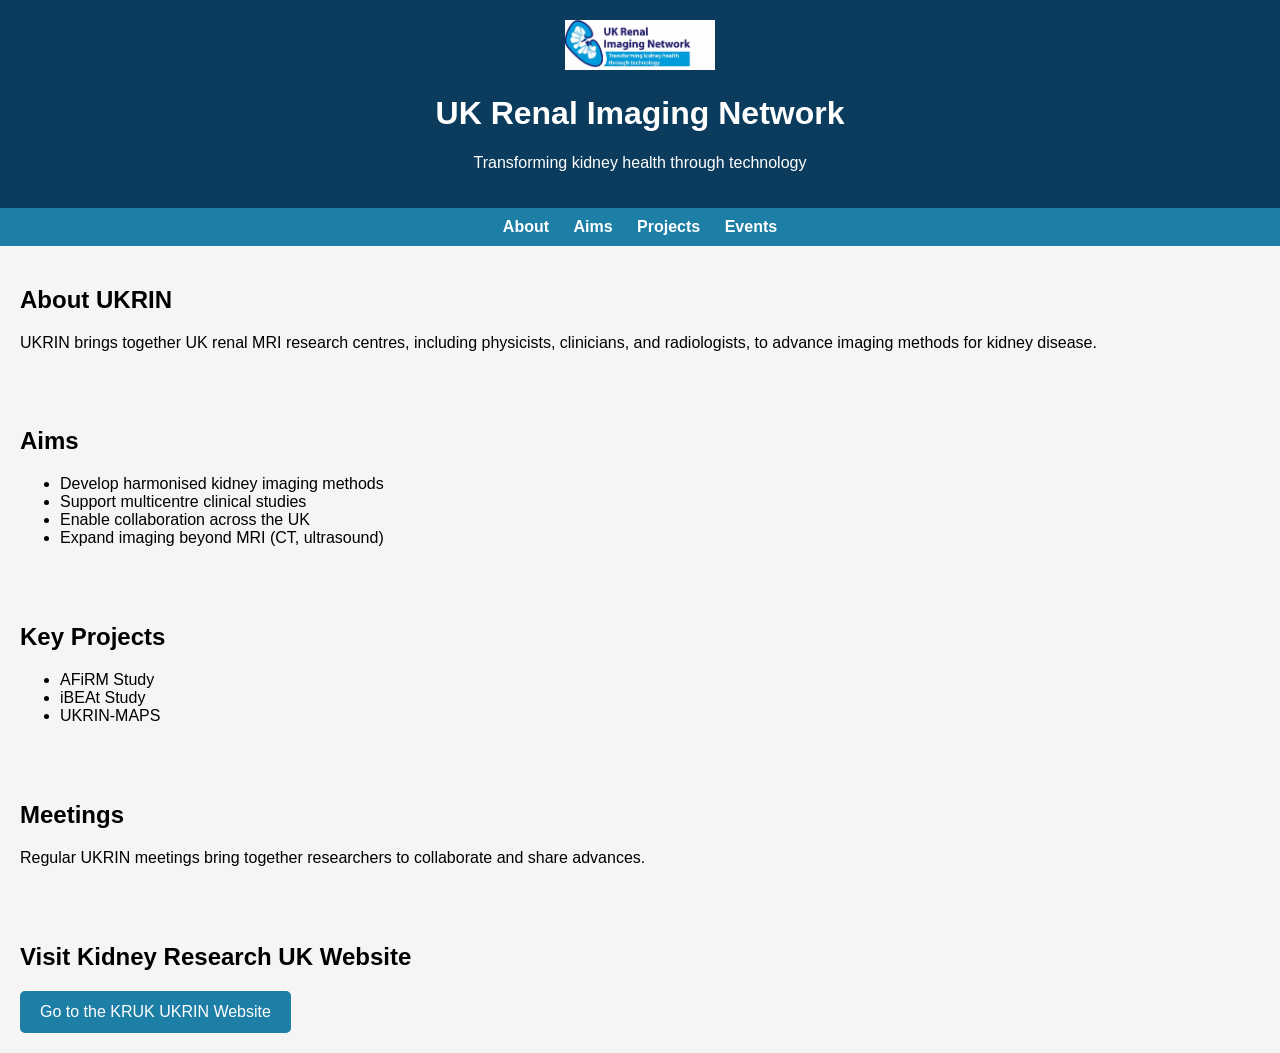
==== index.html @ 1146257a "Update link text for Kidney Research UK section" ====
<!DOCTYPE html>
<html>
<head>
    <title>UK Renal Imaging Network</title>
    <style>
        body {
            font-family: Arial;
            margin: 0;
            background: #f5f5f5;
        }
        header {
            background: #0b3c5d;
            color: white;
            padding: 20px;
            text-align: center;
        }
        nav {
            background: #1d7ea6;
            padding: 10px;
            text-align: center;
        }
        nav a {
            color: white;
            margin: 10px;
            text-decoration: none;
            font-weight: bold;
        }
        section {
            padding: 20px;
        }
        .button {
            display: inline-block;
            padding: 12px 20px;
            background: #1d7ea6;
            color: white;
            text-decoration: none;
            border-radius: 5px;
        }
        img.logo {
            width: 150px;
        }
    </style>
</head>

<body>

<header>
    <img src="UKRINlogi.jpg" class="logo">
    <h1>UK Renal Imaging Network</h1>
    <p>Transforming kidney health through technology</p>
</header>

<nav>
    <a href="#about">About</a>
    <a href="#aims">Aims</a>
    <a href="#projects">Projects</a>
    <a href="#events">Events</a>
</nav>

<section id="about">
    <h2>About UKRIN</h2>
    <p>
        UKRIN brings together UK renal MRI research centres, including
        physicists, clinicians, and radiologists, to advance imaging methods
        for kidney disease.
    </p>
</section>

<section id="aims">
    <h2>Aims</h2>
    <ul>
        <li>Develop harmonised kidney imaging methods</li>
        <li>Support multicentre clinical studies</li>
        <li>Enable collaboration across the UK</li>
        <li>Expand imaging beyond MRI (CT, ultrasound)</li>
    </ul>
</section>

<section id="projects">
    <h2>Key Projects</h2>
    <ul>
        <li>AFiRM Study</li>
        <li>iBEAt Study</li>
        <li>UKRIN-MAPS</li>
    </ul>
</section>

<section id="events">
    <h2>Meetings</h2>
    <p>Regular UKRIN meetings bring together researchers to collaborate and share advances.</p>
</section>

<section>
    <h2>Visit Kidney Research UK Website</h2>
    <a class="button" href="https://www.kidneyresearchuk.org/research/research-networks/uk-renal-imaging-network/" target="_blank">
        Go to the KRUK UKRIN Website
    </a>
</section>

</body>
</html>
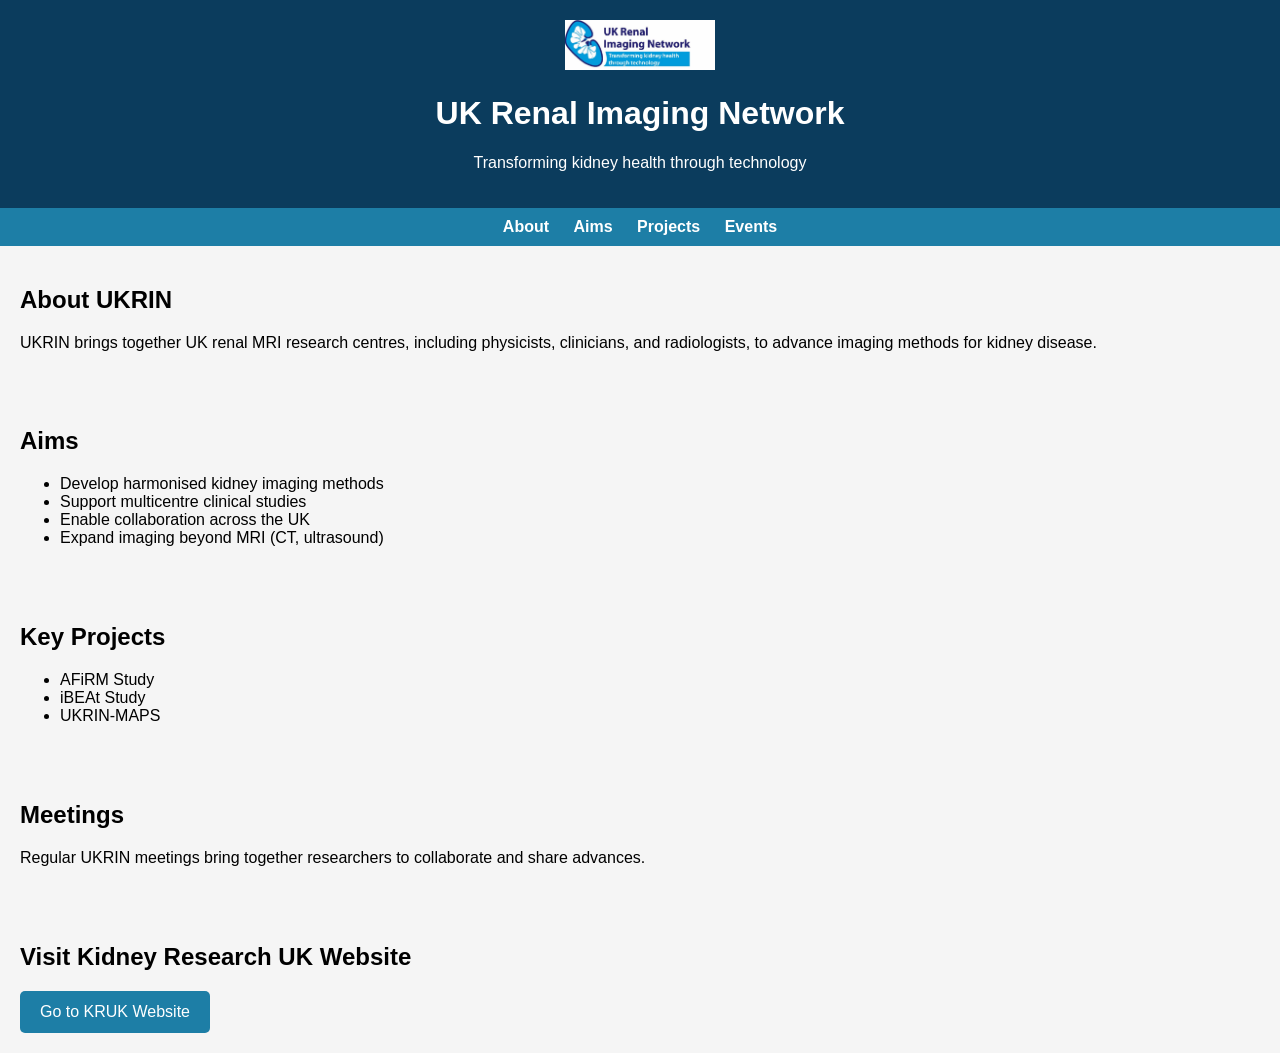
==== commit 63cd16b0: "Update link text for Kidney Research UK Website" ====
--- a/index.html
+++ b/index.html
@@ -93,7 +93,7 @@
 <section>
     <h2>Visit Kidney Research UK Website</h2>
     <a class="button" href="https://www.kidneyresearchuk.org/research/research-networks/uk-renal-imaging-network/" target="_blank">
-        Go to the KRUK UKRIN Website
+        Go to KRUK Website
     </a>
 </section>
 
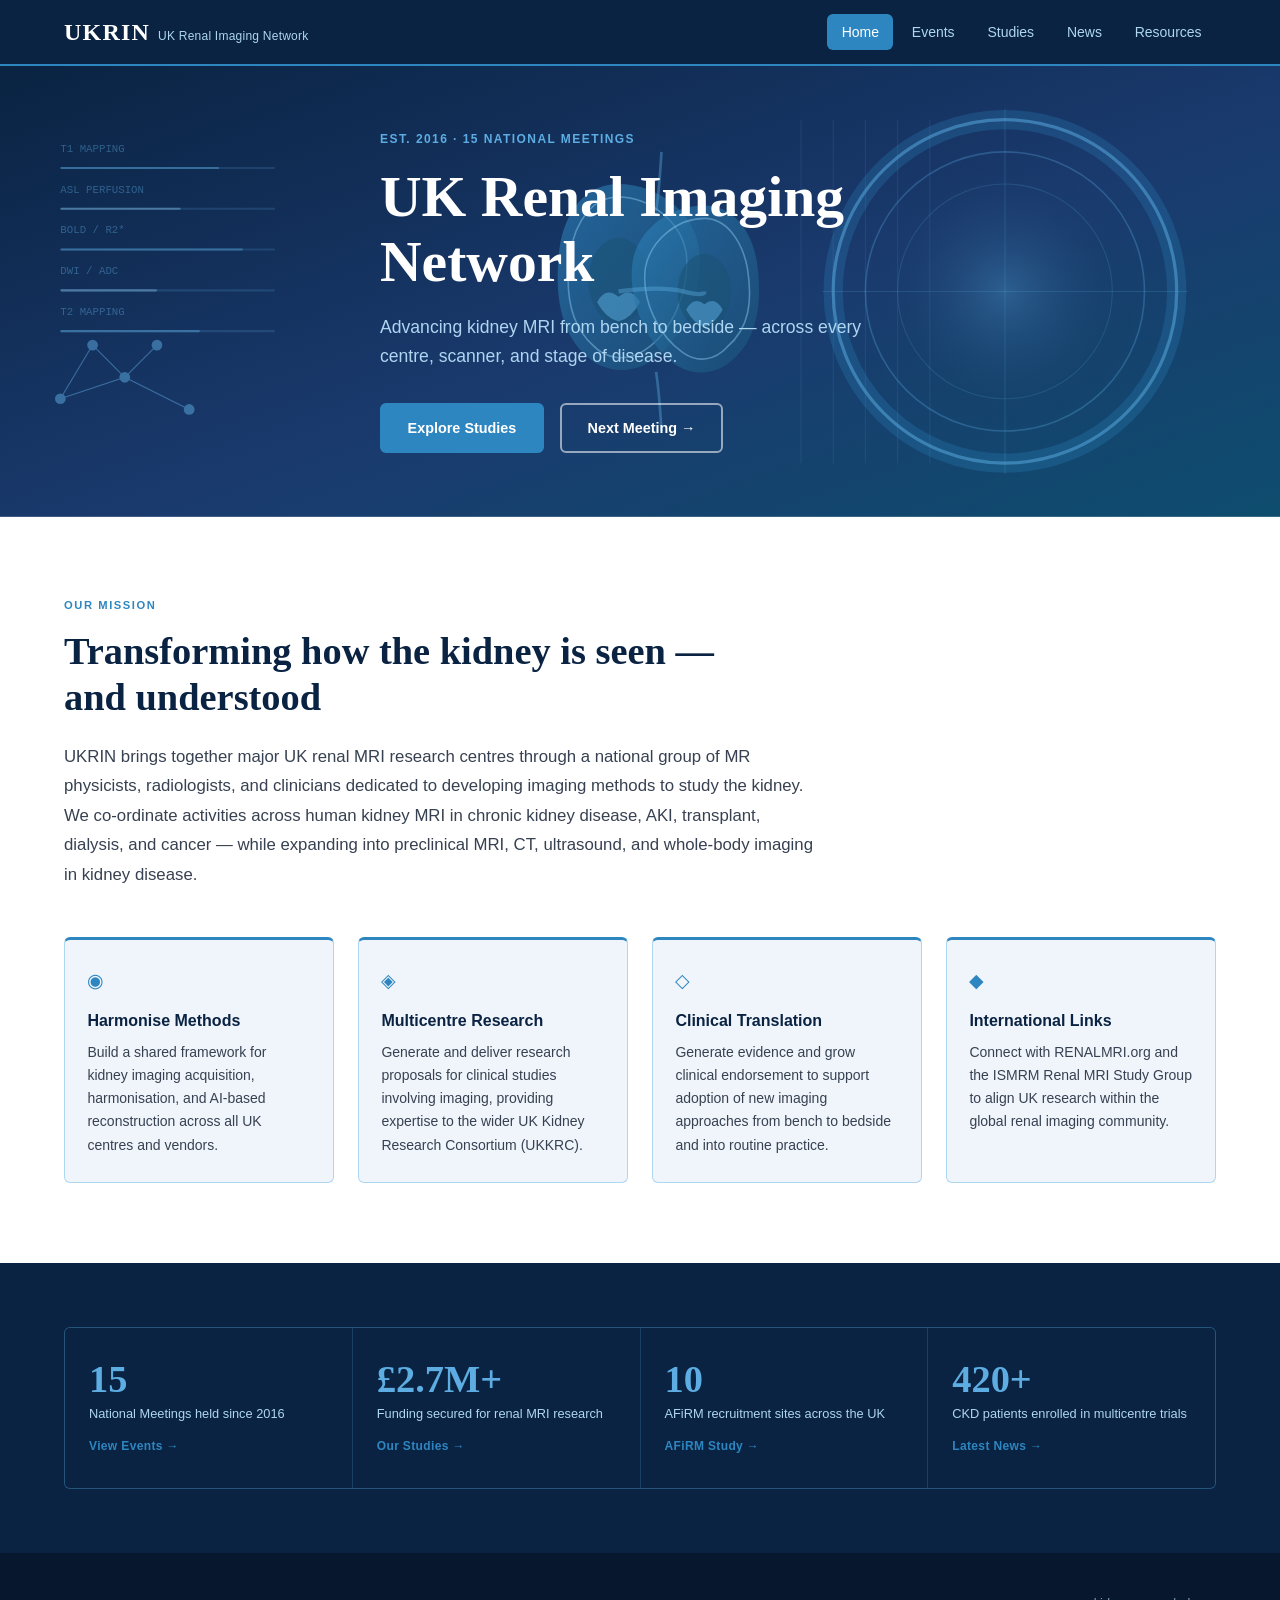
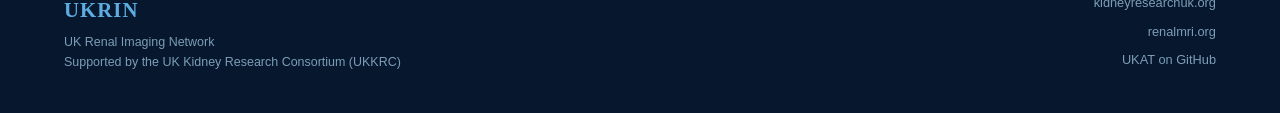
==== commit b12faf7b: "Add files via upload" ====
--- a/index.html
+++ b/index.html
@@ -1,101 +1,247 @@
 <!DOCTYPE html>
-<html>
+<html lang="en">
 <head>
-    <title>UK Renal Imaging Network</title>
-    <style>
-        body {
-            font-family: Arial;
-            margin: 0;
-            background: #f5f5f5;
-        }
-        header {
-            background: #0b3c5d;
-            color: white;
-            padding: 20px;
-            text-align: center;
-        }
-        nav {
-            background: #1d7ea6;
-            padding: 10px;
-            text-align: center;
-        }
-        nav a {
-            color: white;
-            margin: 10px;
-            text-decoration: none;
-            font-weight: bold;
-        }
-        section {
-            padding: 20px;
-        }
-        .button {
-            display: inline-block;
-            padding: 12px 20px;
-            background: #1d7ea6;
-            color: white;
-            text-decoration: none;
-            border-radius: 5px;
-        }
-        img.logo {
-            width: 150px;
-        }
-    </style>
+  <meta charset="UTF-8" />
+  <meta name="viewport" content="width=device-width, initial-scale=1.0" />
+  <title>UKRIN — UK Renal Imaging Network</title>
+  <link rel="stylesheet" href="style.css" />
 </head>
-
 <body>
 
-<header>
-    <img src="UKRINlogi.jpg" class="logo">
-    <h1>UK Renal Imaging Network</h1>
-    <p>Transforming kidney health through technology</p>
-</header>
-
-<nav>
-    <a href="#about">About</a>
-    <a href="#aims">Aims</a>
-    <a href="#projects">Projects</a>
-    <a href="#events">Events</a>
-</nav>
-
-<section id="about">
-    <h2>About UKRIN</h2>
-    <p>
-        UKRIN brings together UK renal MRI research centres, including
-        physicists, clinicians, and radiologists, to advance imaging methods
-        for kidney disease.
-    </p>
-</section>
-
-<section id="aims">
-    <h2>Aims</h2>
-    <ul>
-        <li>Develop harmonised kidney imaging methods</li>
-        <li>Support multicentre clinical studies</li>
-        <li>Enable collaboration across the UK</li>
-        <li>Expand imaging beyond MRI (CT, ultrasound)</li>
-    </ul>
-</section>
-
-<section id="projects">
-    <h2>Key Projects</h2>
-    <ul>
-        <li>AFiRM Study</li>
-        <li>iBEAt Study</li>
-        <li>UKRIN-MAPS</li>
-    </ul>
-</section>
-
-<section id="events">
-    <h2>Meetings</h2>
-    <p>Regular UKRIN meetings bring together researchers to collaborate and share advances.</p>
-</section>
-
-<section>
-    <h2>Visit Kidney Research UK Website</h2>
-    <a class="button" href="https://www.kidneyresearchuk.org/research/research-networks/uk-renal-imaging-network/" target="_blank">
-        Go to KRUK Website
-    </a>
-</section>
-
+  <!-- NAV -->
+  <header class="site-header">
+    <div class="header-inner">
+      <div class="logo">
+        <span class="logo-abbr">UKRIN</span>
+        <span class="logo-full">UK Renal Imaging Network</span>
+      </div>
+      <nav class="main-nav" role="navigation" aria-label="Main navigation">
+        <a href="index.html" class="nav-link active">Home</a>
+        <a href="events.html" class="nav-link">Events</a>
+        <a href="studies.html" class="nav-link">Studies</a>
+        <a href="news.html" class="nav-link">News</a>
+        <a href="resources.html" class="nav-link">Resources</a>
+      </nav>
+      <button class="nav-toggle" aria-label="Open menu">&#9776;</button>
+    </div>
+  </header>
+
+  <!-- BANNER -->
+  <section class="hero">
+    <div class="hero-image" aria-hidden="true">
+      <svg class="hero-svg" viewBox="0 0 1200 420" xmlns="http://www.w3.org/2000/svg" preserveAspectRatio="xMidYMid slice">
+        <!-- Deep anatomical blue gradient sky -->
+        <defs>
+          <linearGradient id="bgGrad" x1="0%" y1="0%" x2="100%" y2="100%">
+            <stop offset="0%" style="stop-color:#0a2342;stop-opacity:1" />
+            <stop offset="55%" style="stop-color:#1a3a6e;stop-opacity:1" />
+            <stop offset="100%" style="stop-color:#0e4d6e;stop-opacity:1" />
+          </linearGradient>
+          <linearGradient id="kidneyL" x1="0%" y1="0%" x2="100%" y2="100%">
+            <stop offset="0%" style="stop-color:#2e86c1;stop-opacity:0.85" />
+            <stop offset="100%" style="stop-color:#1a5276;stop-opacity:0.9" />
+          </linearGradient>
+          <linearGradient id="kidneyR" x1="100%" y1="0%" x2="0%" y2="100%">
+            <stop offset="0%" style="stop-color:#2e86c1;stop-opacity:0.85" />
+            <stop offset="100%" style="stop-color:#1a5276;stop-opacity:0.9" />
+          </linearGradient>
+          <radialGradient id="mriGlow" cx="50%" cy="50%" r="50%">
+            <stop offset="0%" style="stop-color:#5dade2;stop-opacity:0.3" />
+            <stop offset="100%" style="stop-color:#0a2342;stop-opacity:0" />
+          </radialGradient>
+          <filter id="blur">
+            <feGaussianBlur stdDeviation="3" />
+          </filter>
+        </defs>
+
+        <!-- Background -->
+        <rect width="1200" height="420" fill="url(#bgGrad)" />
+
+        <!-- MRI scanner ring - right side -->
+        <g transform="translate(940, 210)">
+          <ellipse cx="0" cy="0" rx="160" ry="160" fill="none" stroke="#2e86c1" stroke-width="18" opacity="0.25" />
+          <ellipse cx="0" cy="0" rx="160" ry="160" fill="none" stroke="#5dade2" stroke-width="3" opacity="0.5" />
+          <ellipse cx="0" cy="0" rx="130" ry="130" fill="none" stroke="#5dade2" stroke-width="1.5" opacity="0.3" />
+          <ellipse cx="0" cy="0" rx="100" ry="100" fill="none" stroke="#5dade2" stroke-width="1" opacity="0.2" />
+          <!-- Cross hairs -->
+          <line x1="-170" y1="0" x2="170" y2="0" stroke="#5dade2" stroke-width="1" opacity="0.2" />
+          <line x1="0" y1="-170" x2="0" y2="170" stroke="#5dade2" stroke-width="1" opacity="0.2" />
+          <!-- MRI glow -->
+          <ellipse cx="0" cy="0" rx="130" ry="130" fill="url(#mriGlow)" />
+        </g>
+
+        <!-- Abstract MRI scan lines -->
+        <g opacity="0.12">
+          <line x1="750" y1="50" x2="750" y2="370" stroke="#5dade2" stroke-width="1" />
+          <line x1="780" y1="50" x2="780" y2="370" stroke="#5dade2" stroke-width="1" />
+          <line x1="810" y1="50" x2="810" y2="370" stroke="#5dade2" stroke-width="1" />
+          <line x1="840" y1="50" x2="840" y2="370" stroke="#5dade2" stroke-width="1" />
+          <line x1="870" y1="50" x2="870" y2="370" stroke="#5dade2" stroke-width="1" />
+        </g>
+
+        <!-- Left kidney shape -->
+        <g transform="translate(580, 200)">
+          <path d="M0,-90 C35,-90 70,-65 75,-30 C80,10 60,55 30,75 C10,88 -15,85 -30,70 C-55,48 -60,10 -55,-30 C-50,-65 -30,-90 0,-90 Z"
+            fill="url(#kidneyL)" opacity="0.7" />
+          <!-- Cortex highlight -->
+          <path d="M0,-78 C28,-78 58,-56 63,-26 C67,8 50,48 24,65 C8,76 -12,73 -24,60 C-46,40 -50,8 -45,-26 C-40,-56 -24,-78 0,-78 Z"
+            fill="none" stroke="#85c1e9" stroke-width="1.5" opacity="0.5" />
+          <!-- Medulla hint -->
+          <ellipse cx="0" cy="0" rx="28" ry="40" fill="#1a5276" opacity="0.6" />
+          <!-- Renal pelvis -->
+          <path d="M0,15 Q12,5 20,20 Q12,35 0,38 Q-12,35 -20,20 Q-12,5 0,15 Z" fill="#5dade2" opacity="0.5" />
+        </g>
+
+        <!-- Right kidney shape (mirrored) -->
+        <g transform="translate(660, 210) scale(-1,1)">
+          <path d="M0,-80 C32,-80 62,-58 67,-27 C72,9 53,50 27,68 C9,80 -13,77 -27,63 C-50,43 -54,9 -49,-27 C-44,-58 -26,-80 0,-80 Z"
+            fill="url(#kidneyR)" opacity="0.7" />
+          <path d="M0,-68 C25,-68 50,-48 55,-22 C59,9 42,42 20,57 C6,67 -10,64 -21,52 C-42,34 -45,9 -40,-22 C-35,-48 -20,-68 0,-68 Z"
+            fill="none" stroke="#85c1e9" stroke-width="1.5" opacity="0.5" />
+          <ellipse cx="0" cy="0" rx="25" ry="35" fill="#1a5276" opacity="0.6" />
+          <path d="M0,12 Q10,4 17,17 Q10,30 0,33 Q-10,30 -17,17 Q-10,4 0,12 Z" fill="#5dade2" opacity="0.5" />
+        </g>
+
+        <!-- Connection (aorta/vessels) -->
+        <g opacity="0.4">
+          <path d="M580,210 Q620,205 640,210 Q660,215 660,210" fill="none" stroke="#5dade2" stroke-width="4" />
+          <path d="M615,135 Q618,115 620,80" fill="none" stroke="#5dade2" stroke-width="2.5" />
+          <path d="M615,285 Q618,305 620,340" fill="none" stroke="#5dade2" stroke-width="2.5" />
+        </g>
+
+        <!-- Biomarker data lines (left side) -->
+        <g transform="translate(60, 80)" opacity="0.6">
+          <text font-family="monospace" font-size="10" fill="#5dade2" opacity="0.7">T1 MAPPING</text>
+          <rect x="0" y="14" width="200" height="2" fill="#5dade2" opacity="0.3" rx="1" />
+          <rect x="0" y="14" width="148" height="2" fill="#5dade2" opacity="0.8" rx="1" />
+
+          <text font-family="monospace" font-size="10" fill="#5dade2" opacity="0.7" y="38">ASL PERFUSION</text>
+          <rect x="0" y="52" width="200" height="2" fill="#5dade2" opacity="0.3" rx="1" />
+          <rect x="0" y="52" width="112" height="2" fill="#85c1e9" opacity="0.8" rx="1" />
+
+          <text font-family="monospace" font-size="10" fill="#5dade2" opacity="0.7" y="76">BOLD / R2*</text>
+          <rect x="0" y="90" width="200" height="2" fill="#5dade2" opacity="0.3" rx="1" />
+          <rect x="0" y="90" width="170" height="2" fill="#5dade2" opacity="0.8" rx="1" />
+
+          <text font-family="monospace" font-size="10" fill="#5dade2" opacity="0.7" y="114">DWI / ADC</text>
+          <rect x="0" y="128" width="200" height="2" fill="#5dade2" opacity="0.3" rx="1" />
+          <rect x="0" y="128" width="90" height="2" fill="#85c1e9" opacity="0.8" rx="1" />
+
+          <text font-family="monospace" font-size="10" fill="#5dade2" opacity="0.7" y="152">T2 MAPPING</text>
+          <rect x="0" y="166" width="200" height="2" fill="#5dade2" opacity="0.3" rx="1" />
+          <rect x="0" y="166" width="130" height="2" fill="#5dade2" opacity="0.8" rx="1" />
+        </g>
+
+        <!-- Network nodes (bottom left) -->
+        <g transform="translate(60, 310)" opacity="0.5">
+          <circle cx="0" cy="0" r="5" fill="#5dade2" />
+          <circle cx="60" cy="-20" r="5" fill="#5dade2" />
+          <circle cx="120" cy="10" r="5" fill="#5dade2" />
+          <circle cx="90" cy="-50" r="5" fill="#5dade2" />
+          <circle cx="30" cy="-50" r="5" fill="#5dade2" />
+          <line x1="0" y1="0" x2="60" y2="-20" stroke="#5dade2" stroke-width="1" />
+          <line x1="60" y1="-20" x2="120" y2="10" stroke="#5dade2" stroke-width="1" />
+          <line x1="60" y1="-20" x2="90" y2="-50" stroke="#5dade2" stroke-width="1" />
+          <line x1="60" y1="-20" x2="30" y2="-50" stroke="#5dade2" stroke-width="1" />
+          <line x1="0" y1="0" x2="30" y2="-50" stroke="#5dade2" stroke-width="1" />
+        </g>
+
+        <!-- Subtle grid overlay -->
+        <rect width="1200" height="420" fill="none" stroke="#2e86c1" stroke-width="0.3" opacity="0.05"
+          style="stroke-dasharray: 40 40;" />
+      </svg>
+    </div>
+
+    <div class="hero-content">
+      <div class="hero-eyebrow">Est. 2016 · 15 National Meetings</div>
+      <h1 class="hero-title">UK Renal Imaging<br>Network</h1>
+      <p class="hero-tagline">Advancing kidney MRI from bench to bedside — across every centre, scanner, and stage of disease.</p>
+      <div class="hero-cta">
+        <a href="studies.html" class="btn btn-primary">Explore Studies</a>
+        <a href="events.html" class="btn btn-outline">Next Meeting &rarr;</a>
+      </div>
+    </div>
+  </section>
+
+  <!-- MISSION STATEMENT -->
+  <section class="mission">
+    <div class="container">
+      <div class="mission-inner">
+        <div class="mission-label">Our Mission</div>
+        <h2 class="mission-heading">Transforming how the kidney is seen — and understood</h2>
+        <p class="mission-body">
+          UKRIN brings together major UK renal MRI research centres through a national group of MR physicists, radiologists, and clinicians dedicated to developing imaging methods to study the kidney. We co-ordinate activities across human kidney MRI in chronic kidney disease, AKI, transplant, dialysis, and cancer — while expanding into preclinical MRI, CT, ultrasound, and whole-body imaging in kidney disease.
+        </p>
+        <div class="mission-aims">
+          <div class="aim-card">
+            <div class="aim-icon">&#9673;</div>
+            <h3>Harmonise Methods</h3>
+            <p>Build a shared framework for kidney imaging acquisition, harmonisation, and AI-based reconstruction across all UK centres and vendors.</p>
+          </div>
+          <div class="aim-card">
+            <div class="aim-icon">&#9672;</div>
+            <h3>Multicentre Research</h3>
+            <p>Generate and deliver research proposals for clinical studies involving imaging, providing expertise to the wider UK Kidney Research Consortium (UKKRC).</p>
+          </div>
+          <div class="aim-card">
+            <div class="aim-icon">&#9671;</div>
+            <h3>Clinical Translation</h3>
+            <p>Generate evidence and grow clinical endorsement to support adoption of new imaging approaches from bench to bedside and into routine practice.</p>
+          </div>
+          <div class="aim-card">
+            <div class="aim-icon">&#9670;</div>
+            <h3>International Links</h3>
+            <p>Connect with RENALMRI.org and the ISMRM Renal MRI Study Group to align UK research within the global renal imaging community.</p>
+          </div>
+        </div>
+      </div>
+    </div>
+  </section>
+
+  <!-- QUICK LINKS -->
+  <section class="quicklinks">
+    <div class="container">
+      <div class="ql-grid">
+        <a href="events.html" class="ql-card">
+          <span class="ql-num">15</span>
+          <span class="ql-label">National Meetings held since 2016</span>
+          <span class="ql-cta">View Events &rarr;</span>
+        </a>
+        <a href="studies.html" class="ql-card">
+          <span class="ql-num">£2.7M+</span>
+          <span class="ql-label">Funding secured for renal MRI research</span>
+          <span class="ql-cta">Our Studies &rarr;</span>
+        </a>
+        <a href="studies.html" class="ql-card">
+          <span class="ql-num">10</span>
+          <span class="ql-label">AFiRM recruitment sites across the UK</span>
+          <span class="ql-cta">AFiRM Study &rarr;</span>
+        </a>
+        <a href="news.html" class="ql-card">
+          <span class="ql-num">420+</span>
+          <span class="ql-label">CKD patients enrolled in multicentre trials</span>
+          <span class="ql-cta">Latest News &rarr;</span>
+        </a>
+      </div>
+    </div>
+  </section>
+
+  <!-- FOOTER -->
+  <footer class="site-footer">
+    <div class="container footer-inner">
+      <div class="footer-brand">
+        <span class="logo-abbr">UKRIN</span>
+        <p>UK Renal Imaging Network<br>
+        Supported by the UK Kidney Research Consortium (UKKRC)</p>
+      </div>
+      <div class="footer-links">
+        <a href="https://www.kidneyresearchuk.org/research/uk-renal-imaging-network" target="_blank" rel="noopener">kidneyresearchuk.org</a>
+        <a href="https://renalmri.org" target="_blank" rel="noopener">renalmri.org</a>
+        <a href="https://github.com/UKRIN-MAPS/ukat" target="_blank" rel="noopener">UKAT on GitHub</a>
+      </div>
+    </div>
+  </footer>
+
+  <script src="nav.js"></script>
 </body>
 </html>
--- a/style.css
+++ b/style.css
@@ -0,0 +1,604 @@
+/* ===== UKRIN DESIGN SYSTEM =====
+   Palette:
+     Deep Navy      #0a2342
+     Science Blue   #1a3a6e
+     MRI Blue       #2e86c1
+     Sky Highlight  #5dade2
+     Ice Accent     #aed6f1
+     Off-White      #f0f5fb
+     Text Dark      #111827
+     Text Mid       #374151
+     Text Muted     #6b7280
+   Typography:
+     Display: Georgia (serif, trustworthy/medical)
+     Body: system-ui / -apple-system
+*/
+
+*, *::before, *::after { box-sizing: border-box; margin: 0; padding: 0; }
+
+:root {
+  --navy:      #0a2342;
+  --sci-blue:  #1a3a6e;
+  --mri-blue:  #2e86c1;
+  --sky:       #5dade2;
+  --ice:       #aed6f1;
+  --bg-light:  #f0f5fb;
+  --bg-white:  #ffffff;
+  --text-dark: #111827;
+  --text-mid:  #374151;
+  --text-muted:#6b7280;
+  --radius:    6px;
+  --shadow:    0 2px 12px rgba(10,35,66,0.10);
+  --shadow-md: 0 6px 24px rgba(10,35,66,0.14);
+}
+
+html { scroll-behavior: smooth; }
+
+body {
+  font-family: -apple-system, BlinkMacSystemFont, 'Segoe UI', Roboto, sans-serif;
+  color: var(--text-dark);
+  background: var(--bg-white);
+  line-height: 1.6;
+}
+
+/* ---- HEADER ---- */
+.site-header {
+  position: sticky;
+  top: 0;
+  z-index: 100;
+  background: var(--navy);
+  border-bottom: 2px solid var(--mri-blue);
+}
+
+.header-inner {
+  max-width: 1200px;
+  margin: 0 auto;
+  padding: 0 1.5rem;
+  display: flex;
+  align-items: center;
+  height: 64px;
+  gap: 2rem;
+}
+
+.logo {
+  display: flex;
+  align-items: baseline;
+  gap: 0.5rem;
+  text-decoration: none;
+  flex-shrink: 0;
+}
+
+.logo-abbr {
+  font-family: Georgia, 'Times New Roman', serif;
+  font-size: 1.5rem;
+  font-weight: 700;
+  color: #ffffff;
+  letter-spacing: 0.05em;
+}
+
+.logo-full {
+  font-size: 0.75rem;
+  color: var(--ice);
+  letter-spacing: 0.02em;
+  display: none;
+}
+@media (min-width: 640px) { .logo-full { display: inline; } }
+
+.main-nav {
+  display: flex;
+  gap: 0.25rem;
+  margin-left: auto;
+}
+
+.nav-link {
+  color: var(--ice);
+  text-decoration: none;
+  font-size: 0.875rem;
+  font-weight: 500;
+  padding: 0.4rem 0.9rem;
+  border-radius: var(--radius);
+  transition: color 0.15s, background 0.15s;
+}
+.nav-link:hover { color: #fff; background: rgba(93,173,226,0.15); }
+.nav-link.active { color: #fff; background: var(--mri-blue); }
+
+.nav-toggle {
+  display: none;
+  background: none;
+  border: none;
+  color: var(--ice);
+  font-size: 1.4rem;
+  cursor: pointer;
+  margin-left: auto;
+}
+@media (max-width: 700px) {
+  .main-nav { display: none; }
+  .main-nav.open {
+    display: flex;
+    flex-direction: column;
+    position: absolute;
+    top: 64px;
+    left: 0; right: 0;
+    background: var(--navy);
+    padding: 1rem 1.5rem;
+    border-top: 1px solid var(--sci-blue);
+    z-index: 200;
+  }
+  .nav-toggle { display: block; }
+}
+
+/* ---- HERO ---- */
+.hero {
+  position: relative;
+  overflow: hidden;
+  min-height: 420px;
+  display: flex;
+  align-items: center;
+}
+
+.hero-image {
+  position: absolute;
+  inset: 0;
+}
+
+.hero-svg {
+  width: 100%;
+  height: 100%;
+  object-fit: cover;
+}
+
+.hero-content {
+  position: relative;
+  z-index: 2;
+  max-width: 1200px;
+  margin: 0 auto;
+  padding: 4rem 1.5rem;
+}
+
+.hero-eyebrow {
+  font-size: 0.75rem;
+  font-weight: 600;
+  letter-spacing: 0.12em;
+  text-transform: uppercase;
+  color: var(--sky);
+  margin-bottom: 1rem;
+}
+
+.hero-title {
+  font-family: Georgia, 'Times New Roman', serif;
+  font-size: clamp(2.2rem, 5vw, 3.6rem);
+  font-weight: 700;
+  line-height: 1.12;
+  color: #ffffff;
+  margin-bottom: 1.2rem;
+  max-width: 600px;
+}
+
+.hero-tagline {
+  font-size: 1.1rem;
+  color: var(--ice);
+  max-width: 520px;
+  margin-bottom: 2rem;
+  line-height: 1.65;
+}
+
+.hero-cta {
+  display: flex;
+  gap: 1rem;
+  flex-wrap: wrap;
+}
+
+/* ---- BUTTONS ---- */
+.btn {
+  display: inline-block;
+  padding: 0.7rem 1.6rem;
+  border-radius: var(--radius);
+  font-size: 0.9rem;
+  font-weight: 600;
+  text-decoration: none;
+  transition: all 0.15s;
+  cursor: pointer;
+  border: 2px solid transparent;
+}
+
+.btn-primary {
+  background: var(--mri-blue);
+  color: #fff;
+  border-color: var(--mri-blue);
+}
+.btn-primary:hover { background: var(--sky); border-color: var(--sky); }
+
+.btn-outline {
+  background: transparent;
+  color: #fff;
+  border-color: rgba(255,255,255,0.55);
+}
+.btn-outline:hover { background: rgba(255,255,255,0.12); border-color: #fff; }
+
+.btn-secondary {
+  background: var(--bg-light);
+  color: var(--sci-blue);
+  border-color: var(--ice);
+}
+.btn-secondary:hover { background: var(--ice); }
+
+/* ---- CONTAINER ---- */
+.container {
+  max-width: 1200px;
+  margin: 0 auto;
+  padding-left: 1.5rem;
+  padding-right: 1.5rem;
+}
+
+/* ---- MISSION ---- */
+.mission {
+  background: var(--bg-white);
+  padding: 5rem 0;
+}
+
+.mission-label {
+  font-size: 0.7rem;
+  font-weight: 700;
+  letter-spacing: 0.14em;
+  text-transform: uppercase;
+  color: var(--mri-blue);
+  margin-bottom: 0.8rem;
+}
+
+.mission-heading {
+  font-family: Georgia, 'Times New Roman', serif;
+  font-size: clamp(1.6rem, 3vw, 2.4rem);
+  line-height: 1.2;
+  color: var(--navy);
+  max-width: 700px;
+  margin-bottom: 1.4rem;
+}
+
+.mission-body {
+  font-size: 1.05rem;
+  color: var(--text-mid);
+  max-width: 760px;
+  margin-bottom: 3rem;
+  line-height: 1.75;
+}
+
+.mission-aims {
+  display: grid;
+  grid-template-columns: repeat(auto-fit, minmax(220px, 1fr));
+  gap: 1.5rem;
+}
+
+.aim-card {
+  background: var(--bg-light);
+  border: 1px solid var(--ice);
+  border-top: 3px solid var(--mri-blue);
+  border-radius: var(--radius);
+  padding: 1.6rem 1.4rem;
+}
+
+.aim-icon {
+  font-size: 1.2rem;
+  color: var(--mri-blue);
+  margin-bottom: 0.7rem;
+}
+
+.aim-card h3 {
+  font-size: 1rem;
+  font-weight: 700;
+  color: var(--navy);
+  margin-bottom: 0.5rem;
+}
+
+.aim-card p {
+  font-size: 0.875rem;
+  color: var(--text-mid);
+  line-height: 1.65;
+}
+
+/* ---- QUICKLINKS ---- */
+.quicklinks {
+  background: var(--navy);
+  padding: 4rem 0;
+}
+
+.ql-grid {
+  display: grid;
+  grid-template-columns: repeat(auto-fit, minmax(200px, 1fr));
+  gap: 1px;
+  background: rgba(93,173,226,0.2);
+  border: 1px solid rgba(93,173,226,0.2);
+  border-radius: var(--radius);
+  overflow: hidden;
+}
+
+.ql-card {
+  background: var(--navy);
+  padding: 2rem 1.5rem;
+  text-decoration: none;
+  display: flex;
+  flex-direction: column;
+  gap: 0.4rem;
+  transition: background 0.15s;
+}
+.ql-card:hover { background: var(--sci-blue); }
+
+.ql-num {
+  font-family: Georgia, serif;
+  font-size: 2.4rem;
+  font-weight: 700;
+  color: var(--sky);
+  line-height: 1;
+}
+
+.ql-label {
+  font-size: 0.8rem;
+  color: var(--ice);
+  line-height: 1.4;
+}
+
+.ql-cta {
+  font-size: 0.75rem;
+  font-weight: 600;
+  color: var(--mri-blue);
+  margin-top: 0.5rem;
+  letter-spacing: 0.03em;
+}
+
+/* ---- PAGE HERO (inner pages) ---- */
+.page-hero {
+  background: var(--navy);
+  padding: 3.5rem 0 3rem;
+  border-bottom: 2px solid var(--mri-blue);
+}
+
+.page-hero-eyebrow {
+  font-size: 0.7rem;
+  font-weight: 700;
+  letter-spacing: 0.14em;
+  text-transform: uppercase;
+  color: var(--sky);
+  margin-bottom: 0.6rem;
+}
+
+.page-hero h1 {
+  font-family: Georgia, serif;
+  font-size: clamp(1.8rem, 4vw, 2.8rem);
+  color: #fff;
+  line-height: 1.15;
+  margin-bottom: 0.8rem;
+}
+
+.page-hero p {
+  font-size: 1rem;
+  color: var(--ice);
+  max-width: 680px;
+  line-height: 1.7;
+}
+
+/* ---- SECTION LABELS / HEADINGS ---- */
+.section-label {
+  font-size: 0.7rem;
+  font-weight: 700;
+  letter-spacing: 0.14em;
+  text-transform: uppercase;
+  color: var(--mri-blue);
+  margin-bottom: 0.6rem;
+}
+
+.section-heading {
+  font-family: Georgia, serif;
+  font-size: clamp(1.4rem, 2.5vw, 2rem);
+  color: var(--navy);
+  margin-bottom: 2rem;
+}
+
+/* ---- CARDS ---- */
+.card-grid {
+  display: grid;
+  grid-template-columns: repeat(auto-fit, minmax(280px, 1fr));
+  gap: 1.5rem;
+}
+
+.card {
+  background: var(--bg-white);
+  border: 1px solid #dce8f5;
+  border-radius: var(--radius);
+  padding: 1.8rem;
+  box-shadow: var(--shadow);
+}
+
+.card-tag {
+  display: inline-block;
+  font-size: 0.68rem;
+  font-weight: 700;
+  letter-spacing: 0.1em;
+  text-transform: uppercase;
+  color: var(--mri-blue);
+  background: var(--bg-light);
+  border: 1px solid var(--ice);
+  border-radius: 3px;
+  padding: 0.2rem 0.55rem;
+  margin-bottom: 0.9rem;
+}
+
+.card h3 {
+  font-size: 1.05rem;
+  font-weight: 700;
+  color: var(--navy);
+  margin-bottom: 0.5rem;
+  line-height: 1.3;
+}
+
+.card p {
+  font-size: 0.875rem;
+  color: var(--text-mid);
+  line-height: 1.65;
+  margin-bottom: 1rem;
+}
+
+.card-meta {
+  font-size: 0.78rem;
+  color: var(--text-muted);
+}
+
+.card-link {
+  font-size: 0.85rem;
+  font-weight: 600;
+  color: var(--mri-blue);
+  text-decoration: none;
+}
+.card-link:hover { text-decoration: underline; }
+
+/* ---- EVENTS TABLE STYLE ---- */
+.event-list {
+  display: flex;
+  flex-direction: column;
+  gap: 0;
+  border: 1px solid #dce8f5;
+  border-radius: var(--radius);
+  overflow: hidden;
+}
+
+.event-item {
+  display: grid;
+  grid-template-columns: 100px 1fr auto;
+  align-items: center;
+  gap: 1rem;
+  padding: 1.2rem 1.5rem;
+  border-bottom: 1px solid #e8f0f8;
+  background: var(--bg-white);
+  transition: background 0.12s;
+}
+.event-item:last-child { border-bottom: none; }
+.event-item:hover { background: var(--bg-light); }
+
+.event-date {
+  font-family: Georgia, serif;
+  font-size: 0.95rem;
+  font-weight: 700;
+  color: var(--mri-blue);
+  text-align: center;
+  line-height: 1.3;
+}
+.event-date span { display: block; font-size: 0.72rem; font-weight: 400; color: var(--text-muted); font-family: sans-serif; }
+
+.event-info h3 { font-size: 0.95rem; font-weight: 700; color: var(--navy); }
+.event-info p { font-size: 0.8rem; color: var(--text-muted); }
+
+.event-badge {
+  font-size: 0.7rem;
+  font-weight: 700;
+  padding: 0.25rem 0.6rem;
+  border-radius: 3px;
+  white-space: nowrap;
+}
+.badge-upcoming { background: #e0f3ff; color: var(--mri-blue); }
+.badge-past { background: #f3f4f6; color: var(--text-muted); }
+.badge-active { background: #d1fae5; color: #065f46; }
+
+/* ---- STUDY HIGHLIGHT ---- */
+.study-hero {
+  background: var(--bg-light);
+  border: 1px solid var(--ice);
+  border-left: 5px solid var(--mri-blue);
+  border-radius: var(--radius);
+  padding: 2rem 2rem 2rem 2.5rem;
+  margin-bottom: 2rem;
+}
+.study-hero h2 {
+  font-family: Georgia, serif;
+  font-size: 1.4rem;
+  color: var(--navy);
+  margin-bottom: 0.5rem;
+}
+.study-hero .grant {
+  font-size: 0.78rem;
+  color: var(--mri-blue);
+  font-weight: 600;
+  margin-bottom: 0.8rem;
+  letter-spacing: 0.04em;
+}
+.study-hero p { font-size: 0.9rem; color: var(--text-mid); line-height: 1.7; }
+
+.study-stats {
+  display: flex;
+  gap: 2rem;
+  flex-wrap: wrap;
+  margin-top: 1.2rem;
+}
+.stat-pill { text-align: center; }
+.stat-pill strong { display: block; font-family: Georgia, serif; font-size: 1.5rem; color: var(--navy); }
+.stat-pill span { font-size: 0.72rem; color: var(--text-muted); }
+
+/* ---- RESOURCES ---- */
+.resource-list {
+  display: flex;
+  flex-direction: column;
+  gap: 1rem;
+}
+.resource-item {
+  display: flex;
+  align-items: flex-start;
+  gap: 1rem;
+  padding: 1.2rem 1.4rem;
+  background: var(--bg-light);
+  border: 1px solid #dce8f5;
+  border-radius: var(--radius);
+  text-decoration: none;
+  transition: border-color 0.15s, box-shadow 0.15s;
+}
+.resource-item:hover { border-color: var(--mri-blue); box-shadow: var(--shadow); }
+.resource-icon {
+  width: 38px;
+  height: 38px;
+  background: var(--navy);
+  border-radius: 6px;
+  display: flex;
+  align-items: center;
+  justify-content: center;
+  font-size: 1rem;
+  flex-shrink: 0;
+  color: var(--sky);
+}
+.resource-text h3 { font-size: 0.95rem; font-weight: 700; color: var(--navy); margin-bottom: 0.2rem; }
+.resource-text p { font-size: 0.8rem; color: var(--text-muted); }
+
+/* ---- FOOTER ---- */
+.site-footer {
+  background: #07182e;
+  padding: 2.5rem 0;
+  margin-top: auto;
+}
+.footer-inner {
+  display: flex;
+  align-items: flex-start;
+  justify-content: space-between;
+  gap: 2rem;
+  flex-wrap: wrap;
+}
+.footer-brand .logo-abbr { color: var(--sky); font-size: 1.3rem; }
+.footer-brand p { font-size: 0.78rem; color: var(--ice); margin-top: 0.4rem; line-height: 1.6; opacity: 0.7; }
+.footer-links {
+  display: flex;
+  flex-direction: column;
+  gap: 0.5rem;
+  align-items: flex-end;
+}
+.footer-links a { font-size: 0.8rem; color: var(--ice); text-decoration: none; opacity: 0.7; }
+.footer-links a:hover { opacity: 1; }
+
+/* ---- GENERIC PAGE SECTIONS ---- */
+.page-section {
+  padding: 4rem 0;
+}
+.page-section + .page-section {
+  padding-top: 0;
+}
+
+/* ---- RESPONSIVE ---- */
+@media (max-width: 600px) {
+  .event-item { grid-template-columns: 80px 1fr; }
+  .event-badge { display: none; }
+  .footer-inner { flex-direction: column; }
+  .footer-links { align-items: flex-start; }
+}
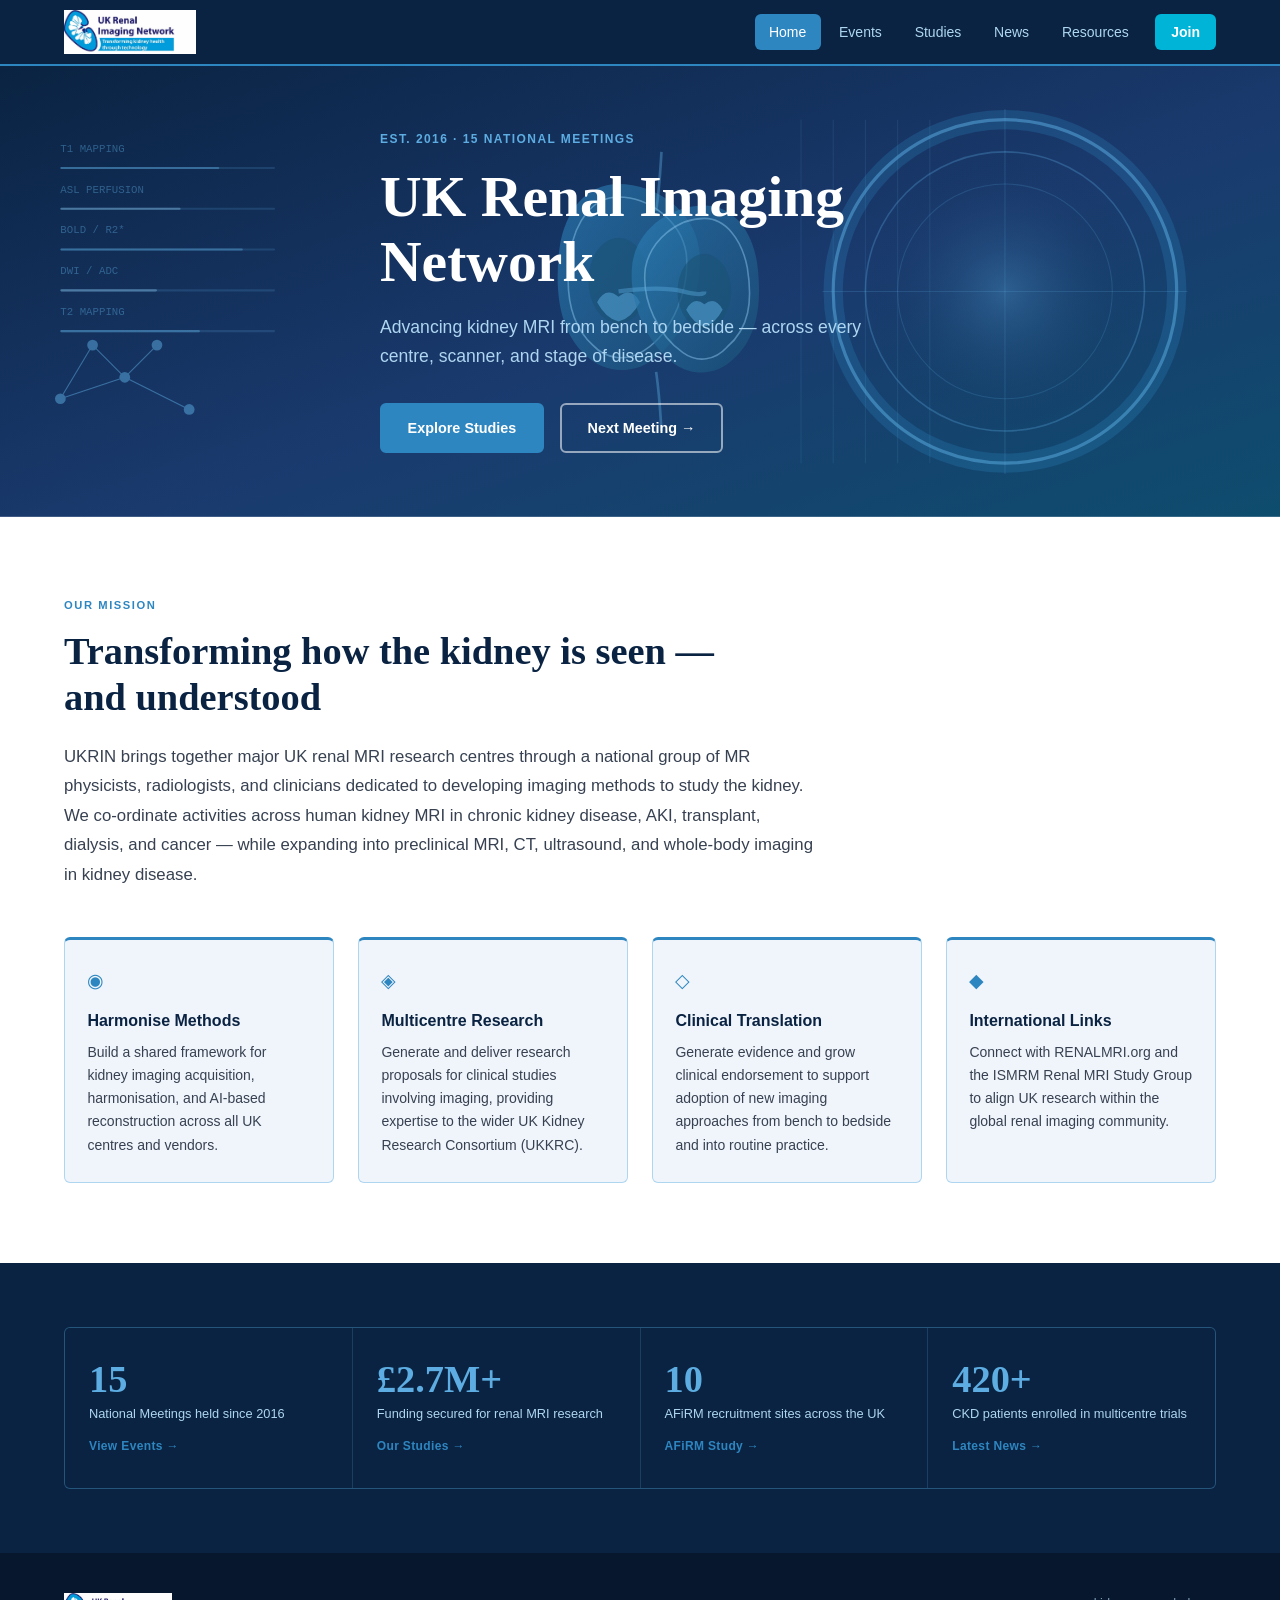
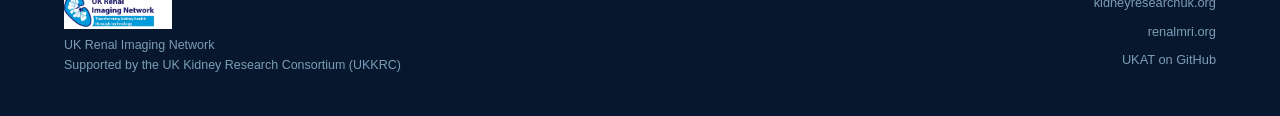
==== commit 4f3e97b1: "Add files via upload" ====
--- a/index.html
+++ b/index.html
@@ -12,8 +12,9 @@
   <header class="site-header">
     <div class="header-inner">
       <div class="logo">
-        <span class="logo-abbr">UKRIN</span>
-        <span class="logo-full">UK Renal Imaging Network</span>
+        <a href="index.html" style="text-decoration:none;display:flex;align-items:center;gap:.75rem">
+          <img src="ukrin-logo.jpg" alt="UKRIN — UK Renal Imaging Network" style="height:44px;width:auto;display:block;" />
+        </a>
       </div>
       <nav class="main-nav" role="navigation" aria-label="Main navigation">
         <a href="index.html" class="nav-link active">Home</a>
@@ -21,6 +22,7 @@
         <a href="studies.html" class="nav-link">Studies</a>
         <a href="news.html" class="nav-link">News</a>
         <a href="resources.html" class="nav-link">Resources</a>
+        <a href="join.html" class="nav-link nav-join">Join</a>
       </nav>
       <button class="nav-toggle" aria-label="Open menu">&#9776;</button>
     </div>
@@ -230,7 +232,7 @@
   <footer class="site-footer">
     <div class="container footer-inner">
       <div class="footer-brand">
-        <span class="logo-abbr">UKRIN</span>
+        <img src="ukrin-logo.jpg" alt="UKRIN" style="height:36px;width:auto;margin-bottom:.4rem;display:block;" />
         <p>UK Renal Imaging Network<br>
         Supported by the UK Kidney Research Consortium (UKKRC)</p>
       </div>
--- a/style.css
+++ b/style.css
@@ -602,3 +602,15 @@
   .footer-inner { flex-direction: column; }
   .footer-links { align-items: flex-start; }
 }
+
+/* ---- JOIN NAV BUTTON ---- */
+.nav-join {
+  background: #00b4d8;
+  color: #fff !important;
+  border-radius: var(--radius);
+  padding: 0.4rem 1rem;
+  font-weight: 700;
+  margin-left: 0.5rem;
+}
+.nav-join:hover { background: #0096b4 !important; color: #fff !important; }
+.nav-join.active { background: #0096b4 !important; }
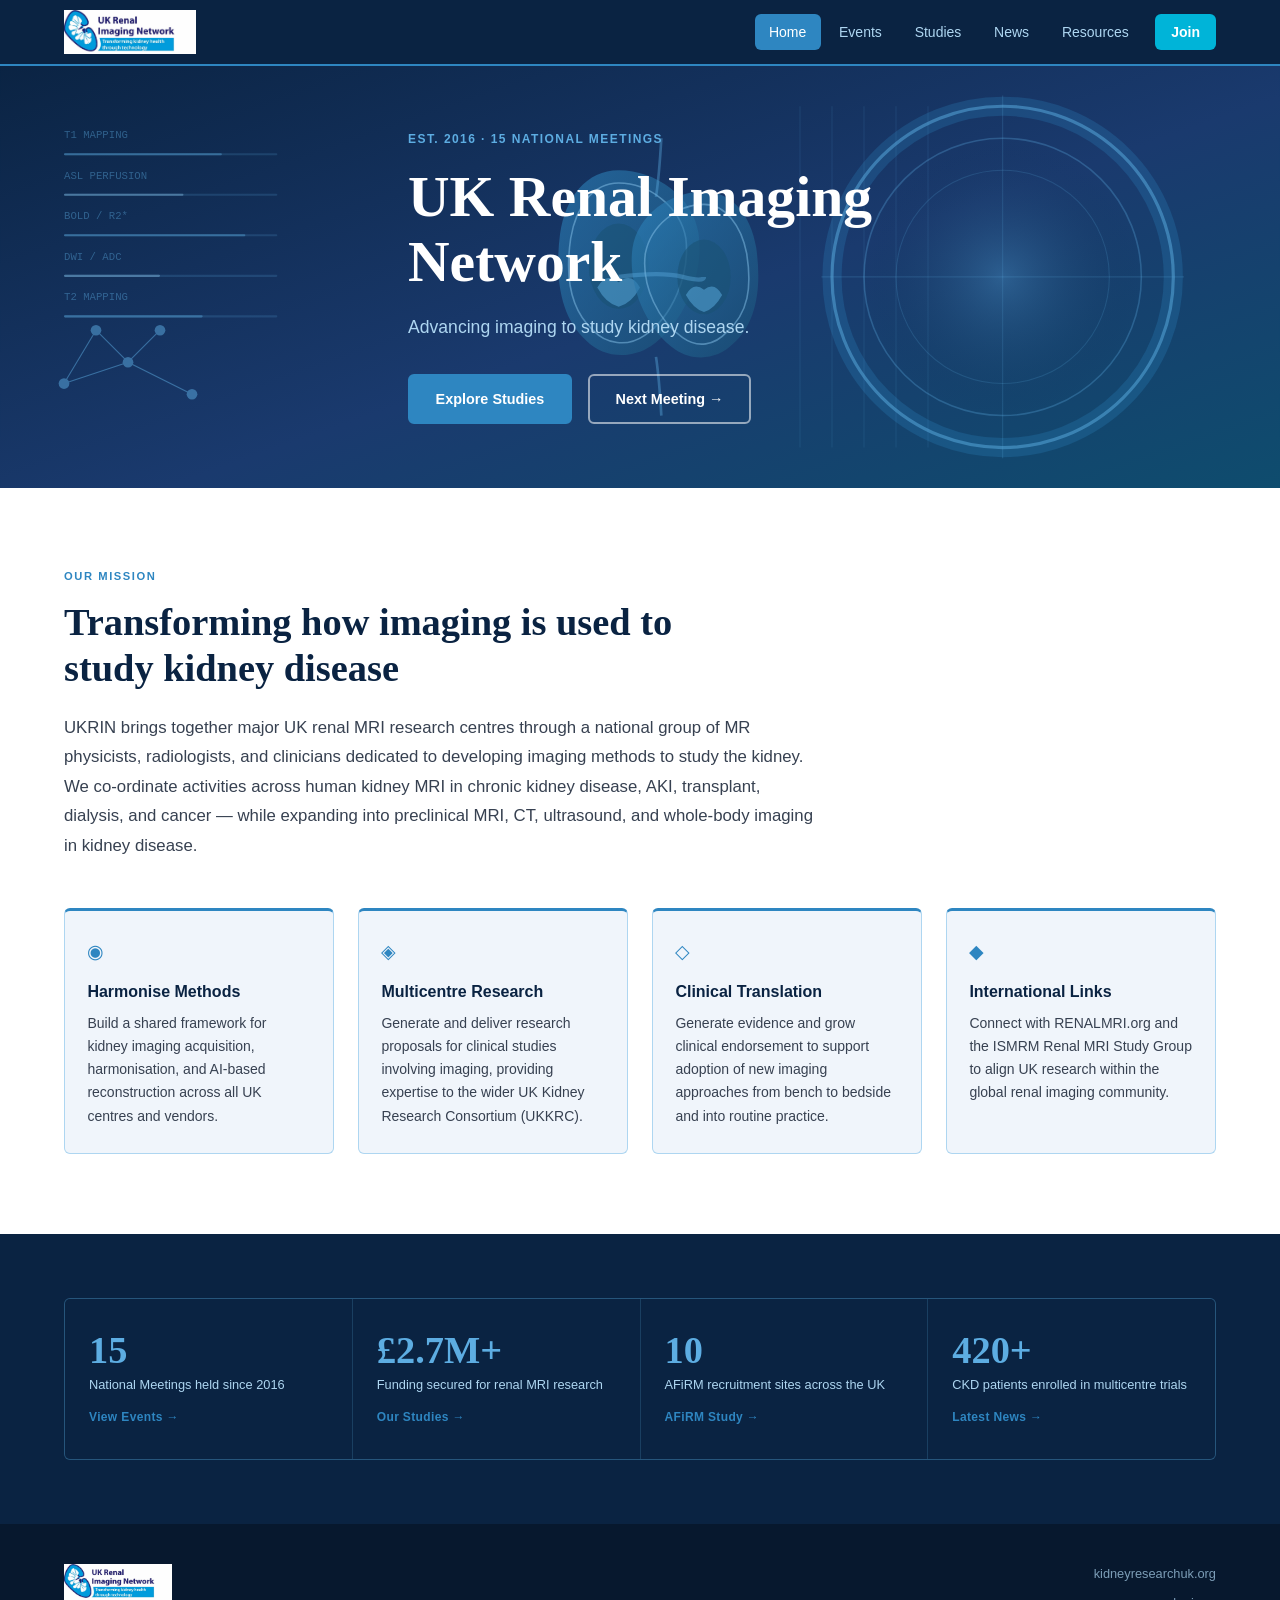
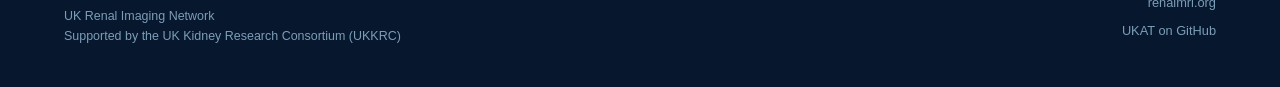
==== commit abe1c3f3: "Update hero tagline and mission heading for clarity" ====
--- a/index.html
+++ b/index.html
@@ -157,7 +157,7 @@
     <div class="hero-content">
       <div class="hero-eyebrow">Est. 2016 · 15 National Meetings</div>
       <h1 class="hero-title">UK Renal Imaging<br>Network</h1>
-      <p class="hero-tagline">Advancing kidney MRI from bench to bedside — across every centre, scanner, and stage of disease.</p>
+      <p class="hero-tagline">Advancing imaging to study kidney disease.</p>
       <div class="hero-cta">
         <a href="studies.html" class="btn btn-primary">Explore Studies</a>
         <a href="events.html" class="btn btn-outline">Next Meeting &rarr;</a>
@@ -170,7 +170,7 @@
     <div class="container">
       <div class="mission-inner">
         <div class="mission-label">Our Mission</div>
-        <h2 class="mission-heading">Transforming how the kidney is seen — and understood</h2>
+        <h2 class="mission-heading">Transforming how imaging is used to study kidney disease </h2>
         <p class="mission-body">
           UKRIN brings together major UK renal MRI research centres through a national group of MR physicists, radiologists, and clinicians dedicated to developing imaging methods to study the kidney. We co-ordinate activities across human kidney MRI in chronic kidney disease, AKI, transplant, dialysis, and cancer — while expanding into preclinical MRI, CT, ultrasound, and whole-body imaging in kidney disease.
         </p>
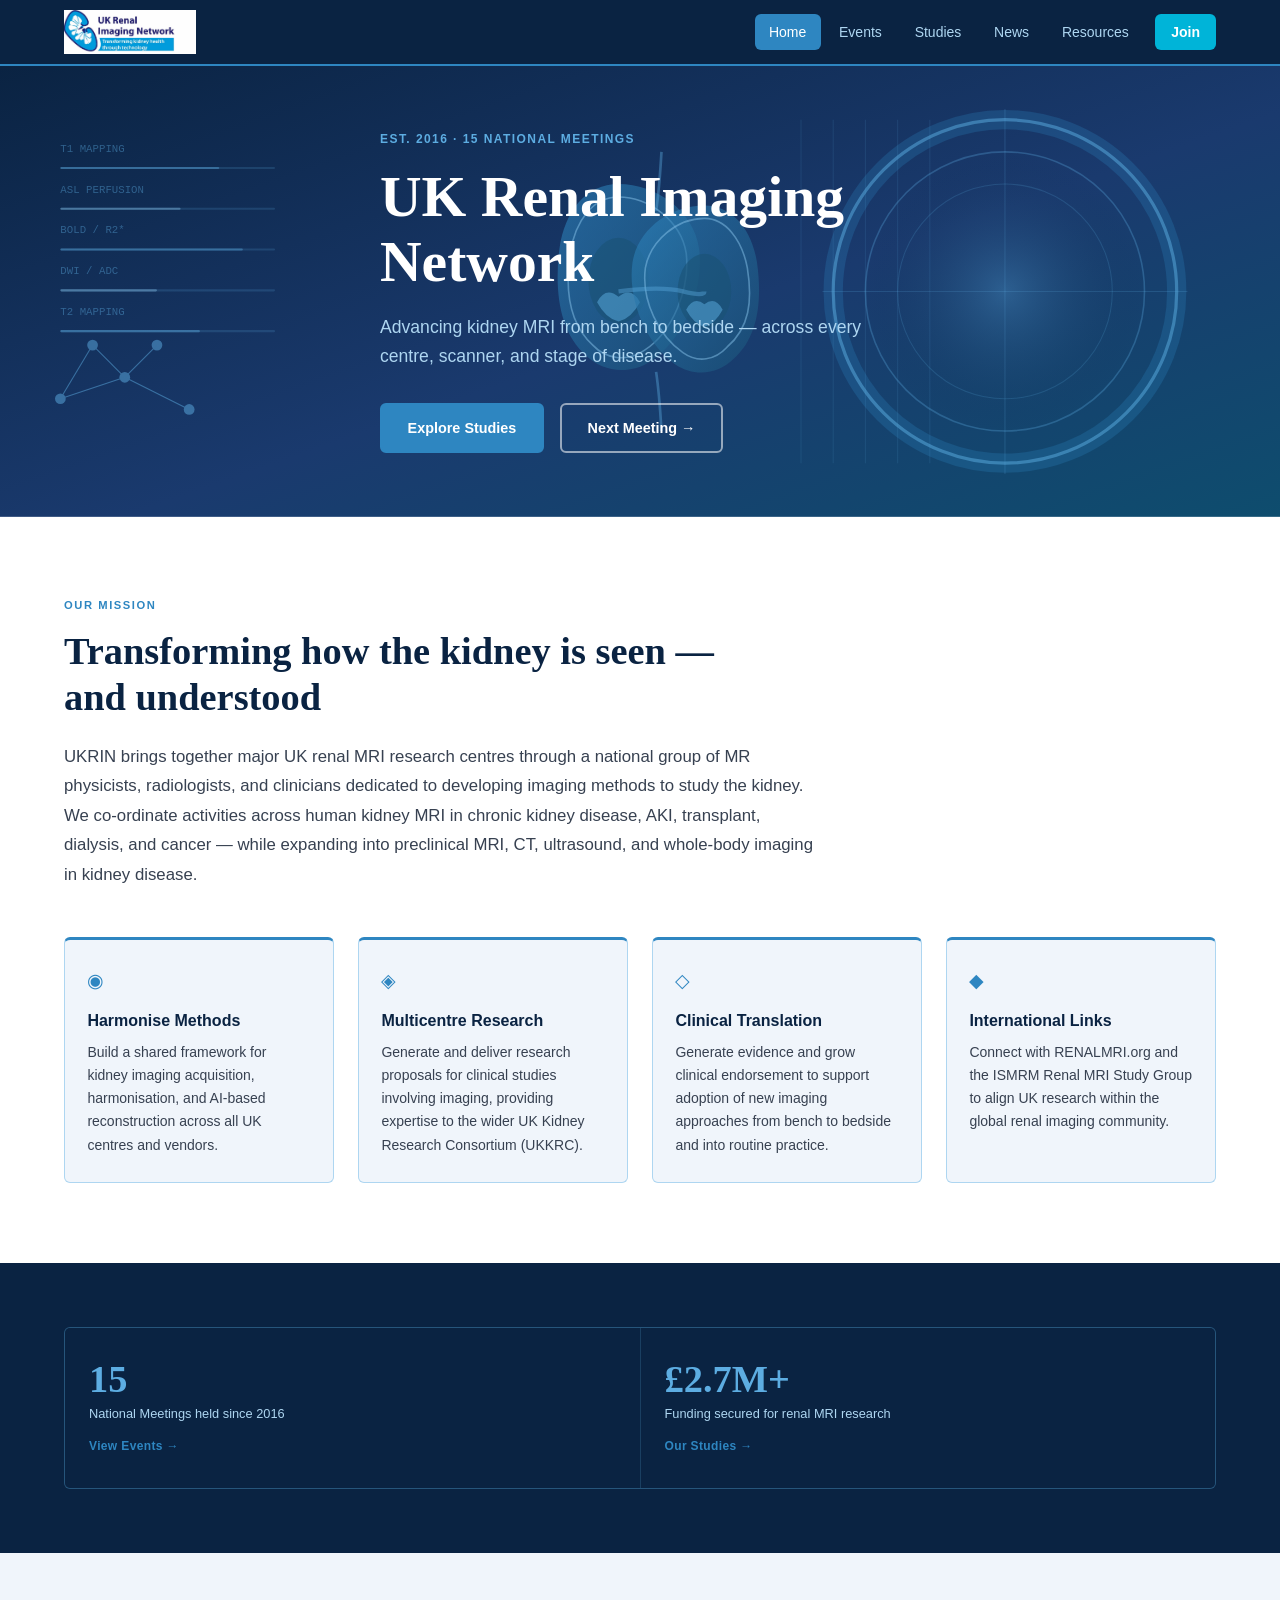
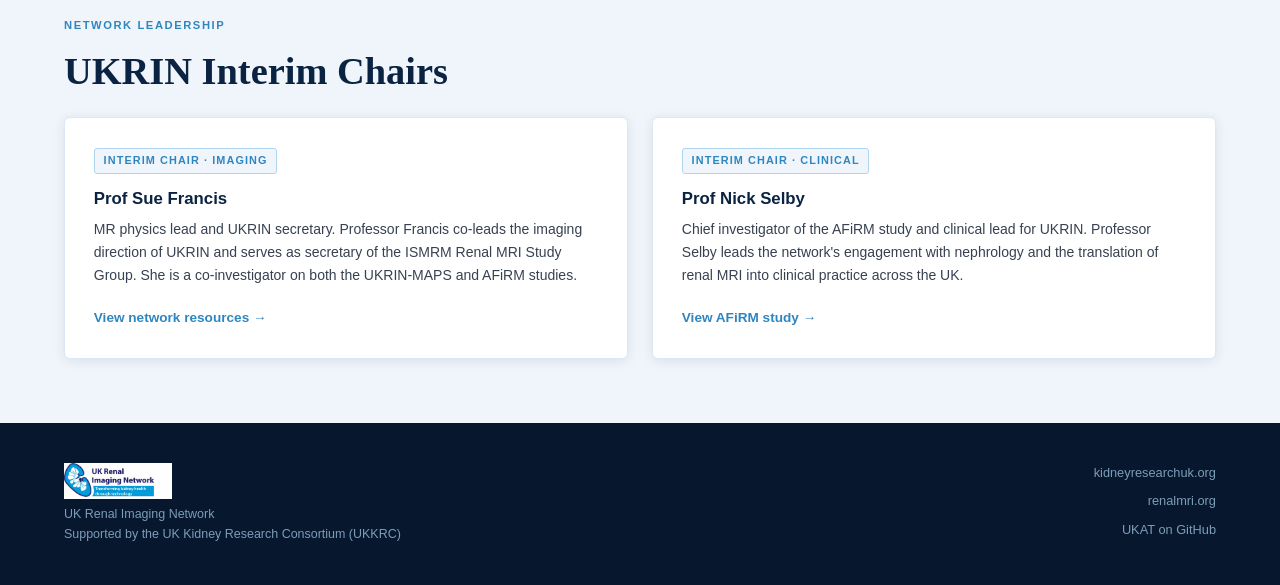
==== commit 413fe55a: "Add files via upload" ====
--- a/index.html
+++ b/index.html
@@ -157,7 +157,7 @@
     <div class="hero-content">
       <div class="hero-eyebrow">Est. 2016 · 15 National Meetings</div>
       <h1 class="hero-title">UK Renal Imaging<br>Network</h1>
-      <p class="hero-tagline">Advancing imaging to study kidney disease.</p>
+      <p class="hero-tagline">Advancing kidney MRI from bench to bedside — across every centre, scanner, and stage of disease.</p>
       <div class="hero-cta">
         <a href="studies.html" class="btn btn-primary">Explore Studies</a>
         <a href="events.html" class="btn btn-outline">Next Meeting &rarr;</a>
@@ -170,7 +170,7 @@
     <div class="container">
       <div class="mission-inner">
         <div class="mission-label">Our Mission</div>
-        <h2 class="mission-heading">Transforming how imaging is used to study kidney disease </h2>
+        <h2 class="mission-heading">Transforming how the kidney is seen — and understood</h2>
         <p class="mission-body">
           UKRIN brings together major UK renal MRI research centres through a national group of MR physicists, radiologists, and clinicians dedicated to developing imaging methods to study the kidney. We co-ordinate activities across human kidney MRI in chronic kidney disease, AKI, transplant, dialysis, and cancer — while expanding into preclinical MRI, CT, ultrasound, and whole-body imaging in kidney disease.
         </p>
@@ -214,16 +214,28 @@
           <span class="ql-label">Funding secured for renal MRI research</span>
           <span class="ql-cta">Our Studies &rarr;</span>
         </a>
-        <a href="studies.html" class="ql-card">
-          <span class="ql-num">10</span>
-          <span class="ql-label">AFiRM recruitment sites across the UK</span>
-          <span class="ql-cta">AFiRM Study &rarr;</span>
-        </a>
-        <a href="news.html" class="ql-card">
-          <span class="ql-num">420+</span>
-          <span class="ql-label">CKD patients enrolled in multicentre trials</span>
-          <span class="ql-cta">Latest News &rarr;</span>
-        </a>
+      </div>
+    </div>
+  </section>
+
+  <!-- LEADERSHIP -->
+  <section style="padding:4rem 0;background:#f0f5fb;">
+    <div class="container">
+      <div class="mission-label">Network Leadership</div>
+      <h2 class="mission-heading">UKRIN Interim Chairs</h2>
+      <div class="card-grid">
+        <div class="card">
+          <div class="card-tag">Interim Chair · Imaging</div>
+          <h3>Prof Sue Francis</h3>
+          <p>MR physics lead and UKRIN secretary. Professor Francis co-leads the imaging direction of UKRIN and serves as secretary of the ISMRM Renal MRI Study Group. She is a co-investigator on both the UKRIN-MAPS and AFiRM studies.</p>
+          <a class="card-link" href="resources.html">View network resources &rarr;</a>
+        </div>
+        <div class="card">
+          <div class="card-tag">Interim Chair · Clinical</div>
+          <h3>Prof Nick Selby</h3>
+          <p>Chief investigator of the AFiRM study and clinical lead for UKRIN. Professor Selby leads the network's engagement with nephrology and the translation of renal MRI into clinical practice across the UK.</p>
+          <a class="card-link" href="studies.html">View AFiRM study &rarr;</a>
+        </div>
       </div>
     </div>
   </section>
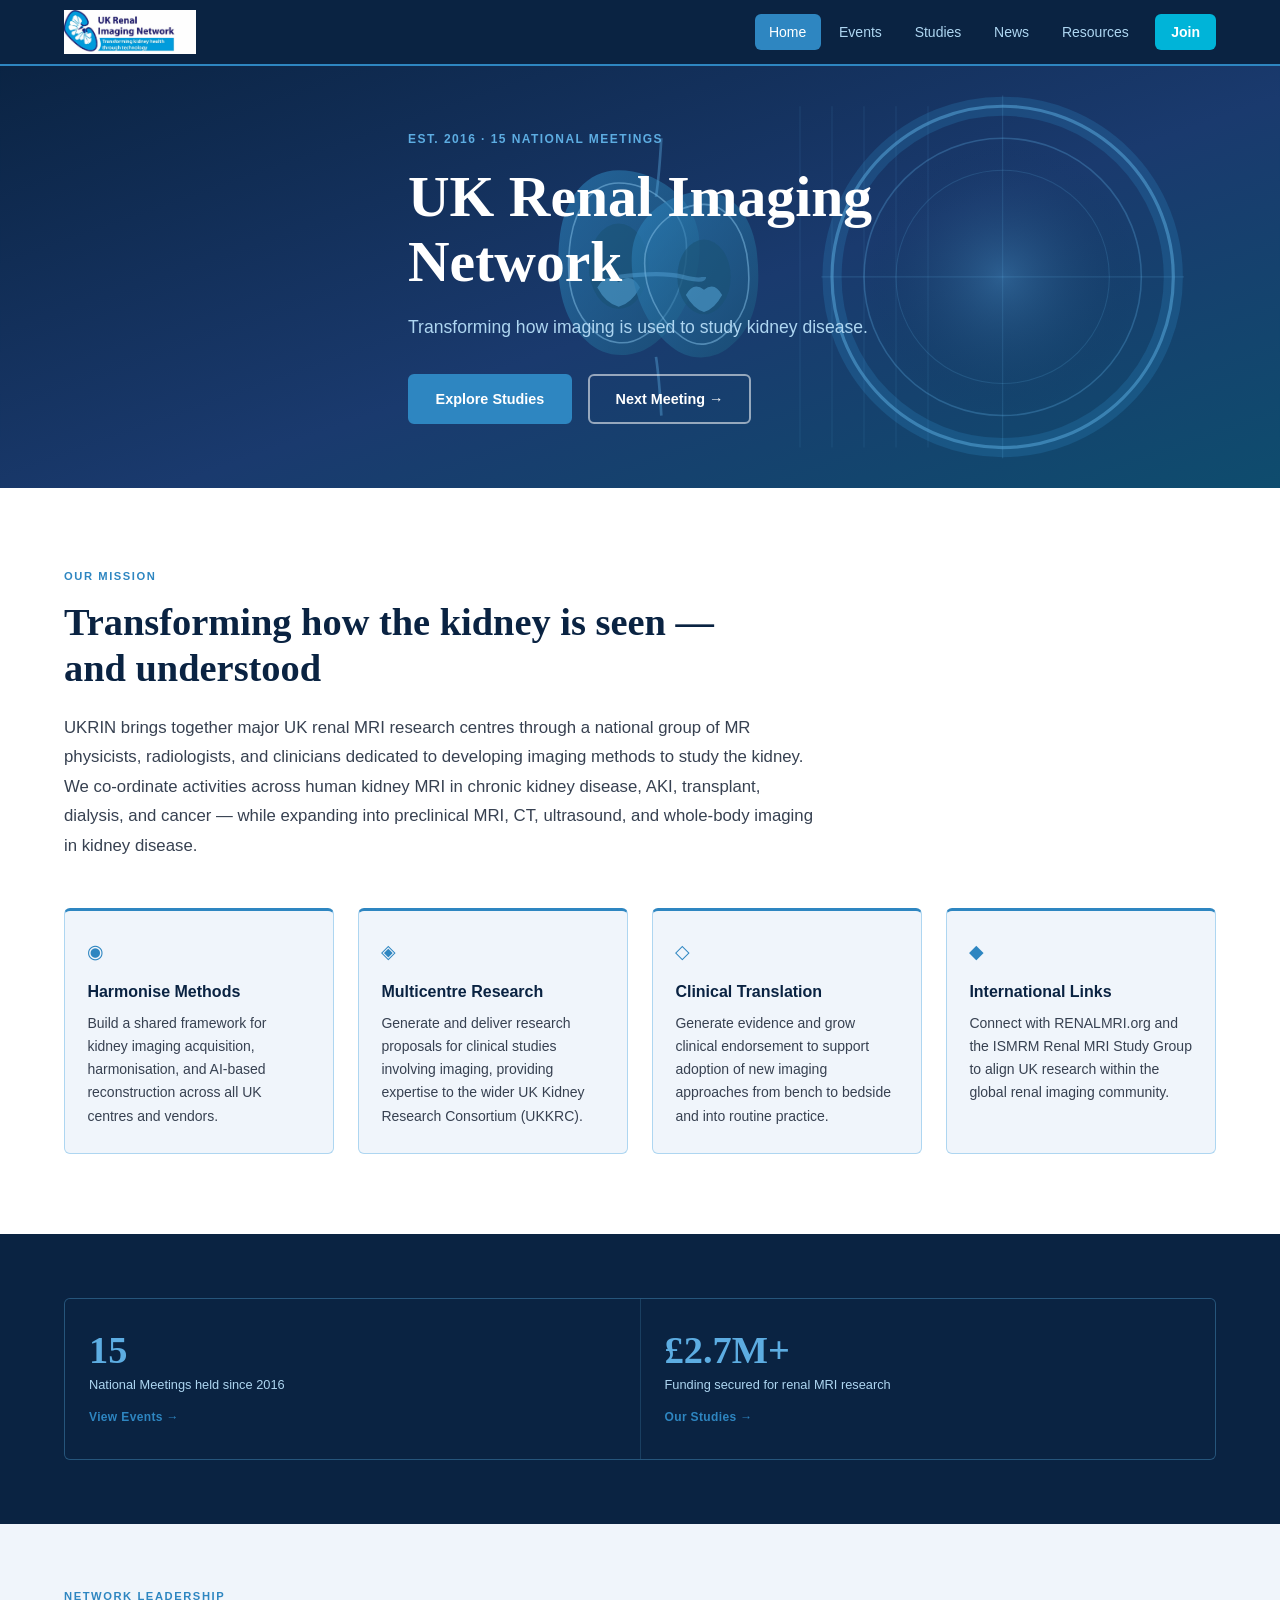
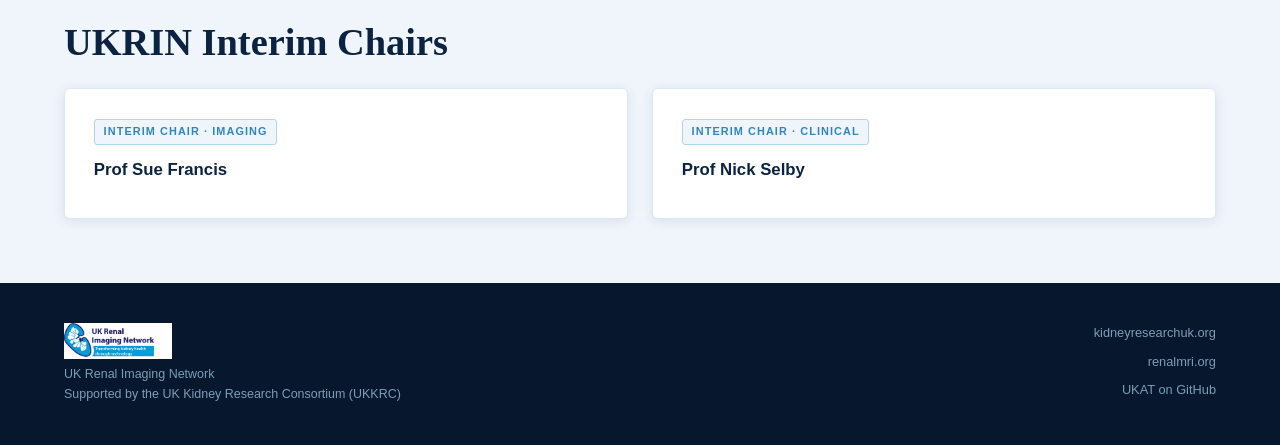
==== commit 3c73f610: "Add files via upload" ====
--- a/index.html
+++ b/index.html
@@ -111,42 +111,6 @@
           <path d="M615,285 Q618,305 620,340" fill="none" stroke="#5dade2" stroke-width="2.5" />
         </g>
 
-        <!-- Biomarker data lines (left side) -->
-        <g transform="translate(60, 80)" opacity="0.6">
-          <text font-family="monospace" font-size="10" fill="#5dade2" opacity="0.7">T1 MAPPING</text>
-          <rect x="0" y="14" width="200" height="2" fill="#5dade2" opacity="0.3" rx="1" />
-          <rect x="0" y="14" width="148" height="2" fill="#5dade2" opacity="0.8" rx="1" />
-
-          <text font-family="monospace" font-size="10" fill="#5dade2" opacity="0.7" y="38">ASL PERFUSION</text>
-          <rect x="0" y="52" width="200" height="2" fill="#5dade2" opacity="0.3" rx="1" />
-          <rect x="0" y="52" width="112" height="2" fill="#85c1e9" opacity="0.8" rx="1" />
-
-          <text font-family="monospace" font-size="10" fill="#5dade2" opacity="0.7" y="76">BOLD / R2*</text>
-          <rect x="0" y="90" width="200" height="2" fill="#5dade2" opacity="0.3" rx="1" />
-          <rect x="0" y="90" width="170" height="2" fill="#5dade2" opacity="0.8" rx="1" />
-
-          <text font-family="monospace" font-size="10" fill="#5dade2" opacity="0.7" y="114">DWI / ADC</text>
-          <rect x="0" y="128" width="200" height="2" fill="#5dade2" opacity="0.3" rx="1" />
-          <rect x="0" y="128" width="90" height="2" fill="#85c1e9" opacity="0.8" rx="1" />
-
-          <text font-family="monospace" font-size="10" fill="#5dade2" opacity="0.7" y="152">T2 MAPPING</text>
-          <rect x="0" y="166" width="200" height="2" fill="#5dade2" opacity="0.3" rx="1" />
-          <rect x="0" y="166" width="130" height="2" fill="#5dade2" opacity="0.8" rx="1" />
-        </g>
-
-        <!-- Network nodes (bottom left) -->
-        <g transform="translate(60, 310)" opacity="0.5">
-          <circle cx="0" cy="0" r="5" fill="#5dade2" />
-          <circle cx="60" cy="-20" r="5" fill="#5dade2" />
-          <circle cx="120" cy="10" r="5" fill="#5dade2" />
-          <circle cx="90" cy="-50" r="5" fill="#5dade2" />
-          <circle cx="30" cy="-50" r="5" fill="#5dade2" />
-          <line x1="0" y1="0" x2="60" y2="-20" stroke="#5dade2" stroke-width="1" />
-          <line x1="60" y1="-20" x2="120" y2="10" stroke="#5dade2" stroke-width="1" />
-          <line x1="60" y1="-20" x2="90" y2="-50" stroke="#5dade2" stroke-width="1" />
-          <line x1="60" y1="-20" x2="30" y2="-50" stroke="#5dade2" stroke-width="1" />
-          <line x1="0" y1="0" x2="30" y2="-50" stroke="#5dade2" stroke-width="1" />
-        </g>
 
         <!-- Subtle grid overlay -->
         <rect width="1200" height="420" fill="none" stroke="#2e86c1" stroke-width="0.3" opacity="0.05"
@@ -157,7 +121,7 @@
     <div class="hero-content">
       <div class="hero-eyebrow">Est. 2016 · 15 National Meetings</div>
       <h1 class="hero-title">UK Renal Imaging<br>Network</h1>
-      <p class="hero-tagline">Advancing kidney MRI from bench to bedside — across every centre, scanner, and stage of disease.</p>
+      <p class="hero-tagline">Transforming how imaging is used to study kidney disease.</p>
       <div class="hero-cta">
         <a href="studies.html" class="btn btn-primary">Explore Studies</a>
         <a href="events.html" class="btn btn-outline">Next Meeting &rarr;</a>
@@ -227,14 +191,10 @@
         <div class="card">
           <div class="card-tag">Interim Chair · Imaging</div>
           <h3>Prof Sue Francis</h3>
-          <p>MR physics lead and UKRIN secretary. Professor Francis co-leads the imaging direction of UKRIN and serves as secretary of the ISMRM Renal MRI Study Group. She is a co-investigator on both the UKRIN-MAPS and AFiRM studies.</p>
-          <a class="card-link" href="resources.html">View network resources &rarr;</a>
         </div>
         <div class="card">
           <div class="card-tag">Interim Chair · Clinical</div>
           <h3>Prof Nick Selby</h3>
-          <p>Chief investigator of the AFiRM study and clinical lead for UKRIN. Professor Selby leads the network's engagement with nephrology and the translation of renal MRI into clinical practice across the UK.</p>
-          <a class="card-link" href="studies.html">View AFiRM study &rarr;</a>
         </div>
       </div>
     </div>
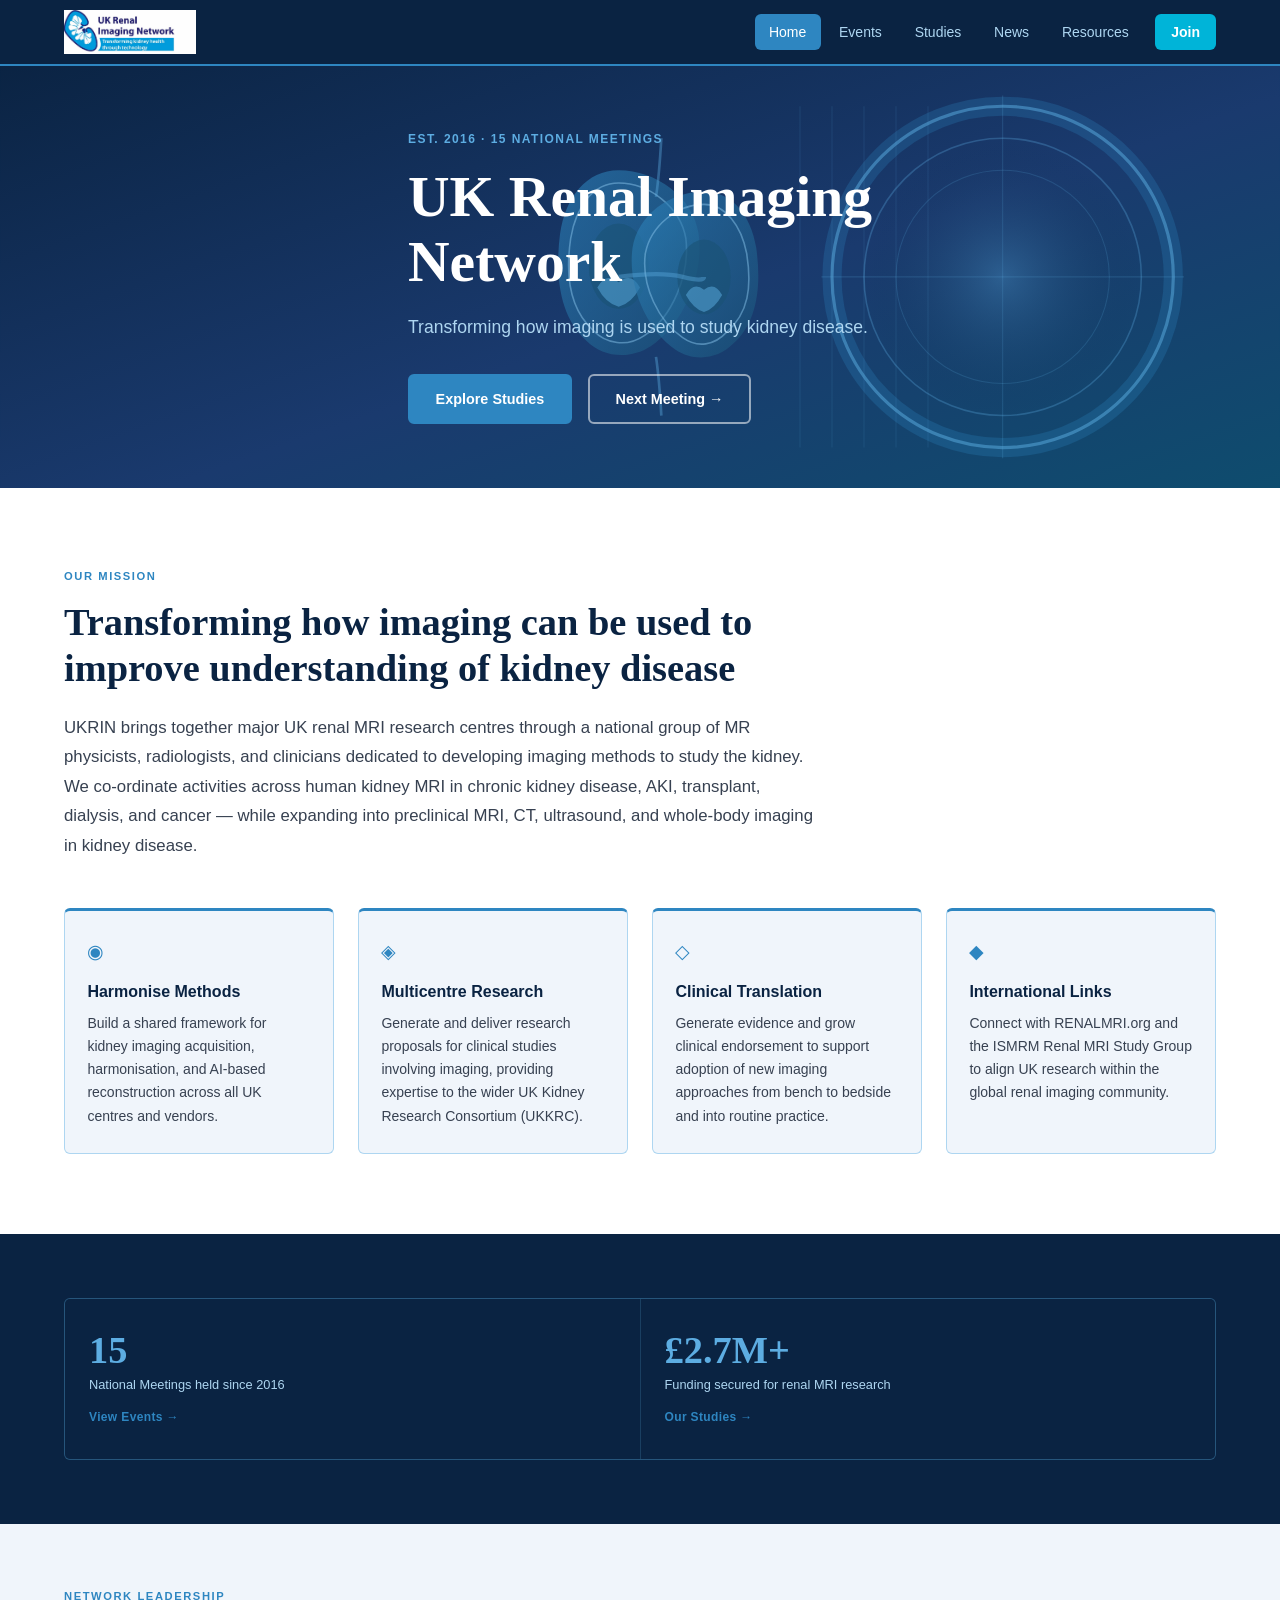
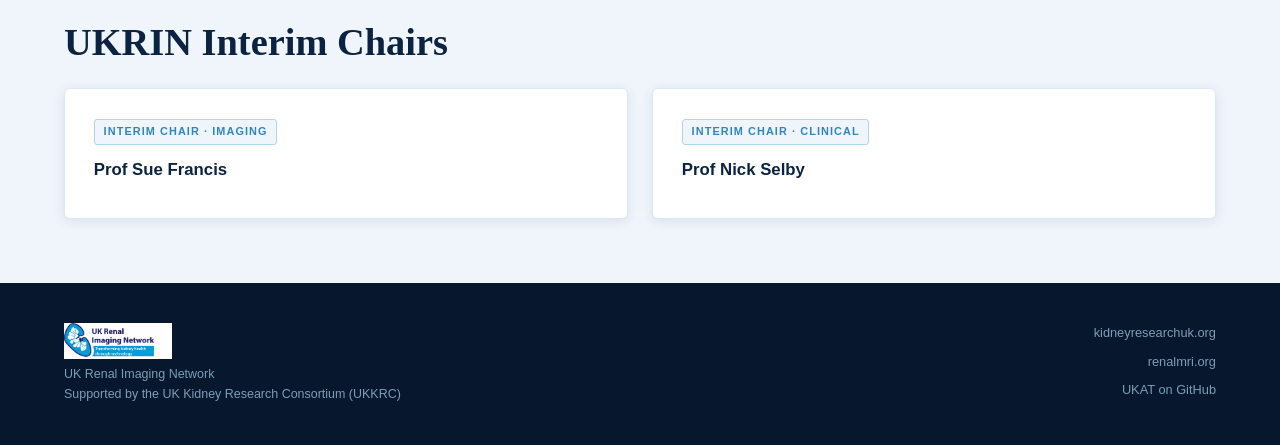
==== commit f6278e7c: "Add files via upload" ====
--- a/index.html
+++ b/index.html
@@ -134,7 +134,7 @@
     <div class="container">
       <div class="mission-inner">
         <div class="mission-label">Our Mission</div>
-        <h2 class="mission-heading">Transforming how the kidney is seen — and understood</h2>
+        <h2 class="mission-heading">Transforming how imaging can be used to improve understanding of kidney disease</h2>
         <p class="mission-body">
           UKRIN brings together major UK renal MRI research centres through a national group of MR physicists, radiologists, and clinicians dedicated to developing imaging methods to study the kidney. We co-ordinate activities across human kidney MRI in chronic kidney disease, AKI, transplant, dialysis, and cancer — while expanding into preclinical MRI, CT, ultrasound, and whole-body imaging in kidney disease.
         </p>
